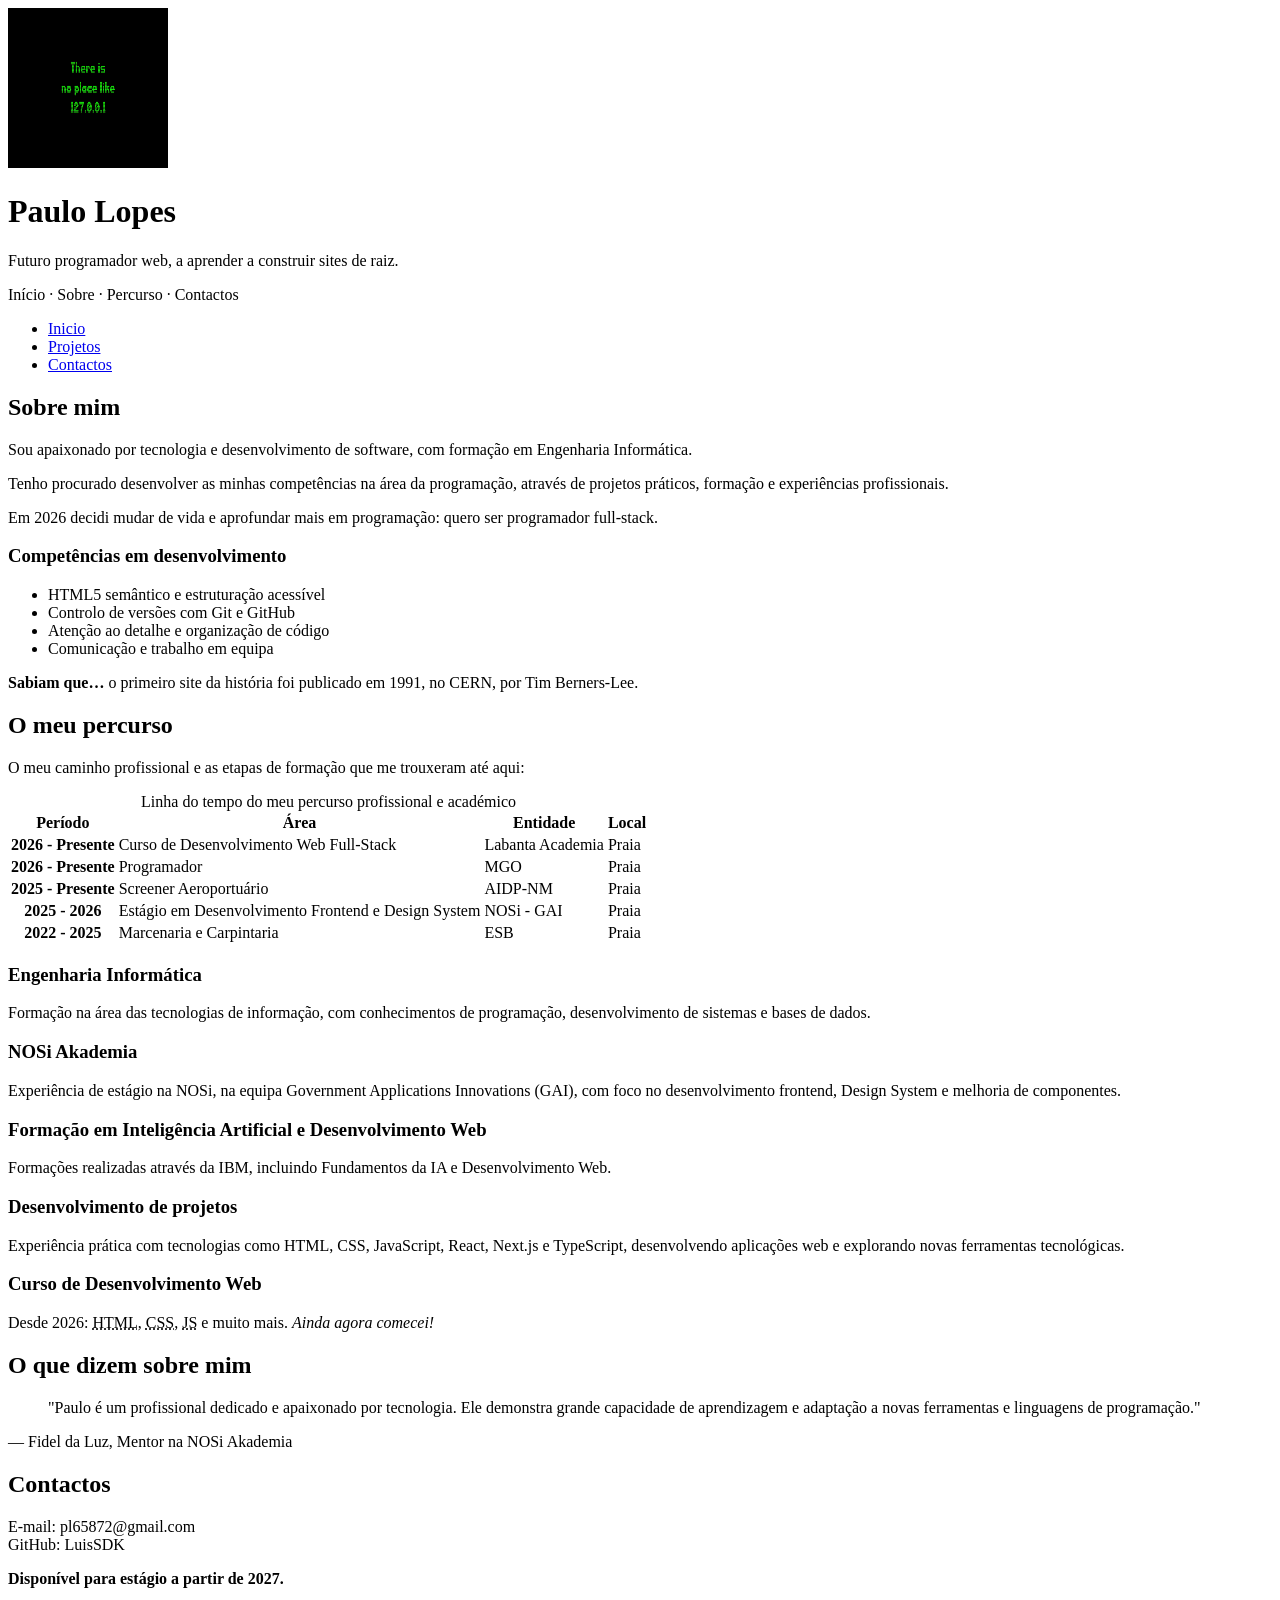
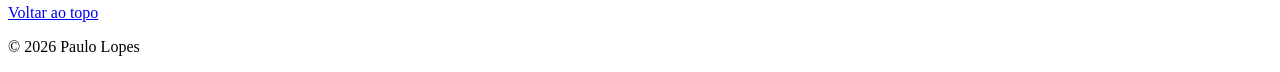
==== index.html @ 20312d38 "Adiciona navegacao multi-paginas listas e tabelas acessiveis" ====
<!doctype html>
<html lang="pt-PT">
  <head>
    <meta charset="UTF-8" />
    <title>Paulo Lopes | Portefólio</title>
  </head>
  <body>
    <header id="topo">
      <!-- Apresentação e Imagem -->
      <img
        src="imagens/foto.jpg"
        alt="foto de Paulo Lopes"
        width="160"
        height="160"
      />
      <h1>Paulo Lopes</h1>
      <p>Futuro programador web, a aprender a construir sites de raiz.</p>
      <nav>
        <p>Início · Sobre · Percurso · Contactos</p>
        <ul>
          <li><a href="index.html">Inicio</a></li>
          <li><a href="projetos.html">Projetos</a></li>
          <li><a href="contactos.html">Contactos</a></li>
        </ul>
      </nav>
    </header>

    <main>
      <!-- Sobre mim -->
      <section>
        <h2>Sobre mim</h2>
        <p>
          Sou apaixonado por tecnologia e desenvolvimento de software, com
          formação em Engenharia Informática.
        </p>
        <p>
          Tenho procurado desenvolver as minhas competências na área da
          programação, através de projetos práticos, formação e experiências
          profissionais.
        </p>

        <p>
          Em 2026 decidi mudar de vida e aprofundar mais em programação: quero
          ser programador <span lang="en">full-stack</span>.
        </p>
        <h3>Competências em desenvolvimento</h3>
        <ul>
          <li>HTML5 semântico e estruturação acessível</li>
          <li>Controlo de versões com Git e GitHub</li>
          <li>Atenção ao detalhe e organização de código</li>
          <li>Comunicação e trabalho em equipa</li>
        </ul>
        <aside>
          <p>
            <strong>Sabiam que…</strong> o primeiro site da história foi
            publicado em 1991, no CERN, por Tim Berners-Lee.
          </p>
        </aside>
      </section>

      <!-- O meu percurso -->
      <section>
        <h2>O meu percurso</h2>
        <p>
          O meu caminho profissional e as etapas de formação que me trouxeram
          até aqui:
        </p>

        <table>
          <caption>
            Linha do tempo do meu percurso profissional e académico
          </caption>
          <thead>
            <tr>
              <th scope="col">Período</th>
              <th scope="col">Área</th>
              <th scope="col">Entidade</th>
              <th scope="col">Local</th>
            </tr>
          </thead>
          <tbody>
            <tr>
              <th scope="row">2026 - Presente</th>
              <td>Curso de Desenvolvimento Web Full-Stack</td>
              <td>Labanta Academia</td>
              <td>Praia</td>
            </tr>
            <tr>
              <th scope="row">2026 - Presente</th>
              <td>Programador</td>
              <td>MGO</td>
              <td>Praia</td>
            </tr>
            <tr>
              <th scope="row">2025 - Presente</th>
              <td>Screener Aeroportuário</td>
              <td>AIDP-NM</td>
              <td>Praia</td>
            </tr>
            <tr>
              <th scope="row">2025 - 2026</th>
              <td>Estágio em Desenvolvimento Frontend e Design System</td>
              <td>NOSi - GAI</td>
              <td>Praia</td>
            </tr>
            <tr>
              <th scope="row">2022 - 2025</th>
              <td>Marcenaria e Carpintaria</td>
              <td>ESB</td>
              <td>Praia</td>
            </tr>
          </tbody>
        </table>

        <h3>Engenharia Informática</h3>
        <p>
          Formação na área das tecnologias de informação, com conhecimentos de
          programação, desenvolvimento de sistemas e bases de dados.
        </p>

        <h3>NOSi Akademia</h3>
        <p>
          Experiência de estágio na NOSi, na equipa Government Applications
          Innovations (GAI), com foco no desenvolvimento frontend, Design System
          e melhoria de componentes.
        </p>

        <h3>Formação em Inteligência Artificial e Desenvolvimento Web</h3>
        <p>
          Formações realizadas através da IBM, incluindo Fundamentos da IA e
          Desenvolvimento Web.
        </p>

        <h3>Desenvolvimento de projetos</h3>
        <p>
          Experiência prática com tecnologias como HTML, CSS, JavaScript, React,
          Next.js e TypeScript, desenvolvendo aplicações web e explorando novas
          ferramentas tecnológicas.
        </p>

        <h3>Curso de Desenvolvimento Web</h3>
        <p>
          Desde 2026: <abbr title="HyperText Markup Language">HTML</abbr>,
          <abbr title="Cascading Style Sheets">CSS</abbr>,
          <abbr title="JavaScript">JS</abbr> e muito mais.
          <em> Ainda agora comecei!</em>
        </p>
      </section>

      <!-- Testemunhos -->
      <section>
        <h2>O que dizem sobre mim</h2>
        <article>
          <blockquote>
            <p>
              "Paulo é um profissional dedicado e apaixonado por tecnologia. Ele
              demonstra grande capacidade de aprendizagem e adaptação a novas
              ferramentas e linguagens de programação."
            </p>
          </blockquote>
          <p>— Fidel da Luz, Mentor na NOSi Akademia</p>
        </article>
      </section>

      <!-- Contactos -->
      <section>
        <h2>Contactos</h2>
        <p>
          E-mail: pl65872@gmail.com
          <br />
          GitHub: LuisSDK
        </p>
        <p><strong>Disponível para estágio a partir de 2027.</strong></p>
      </section>
    </main>

    <a href="#topo">Voltar ao topo</a>

    <!-- Rodapé -->
    <footer>
      <p>&copy; 2026 Paulo Lopes</p>
    </footer>
  </body>
</html>
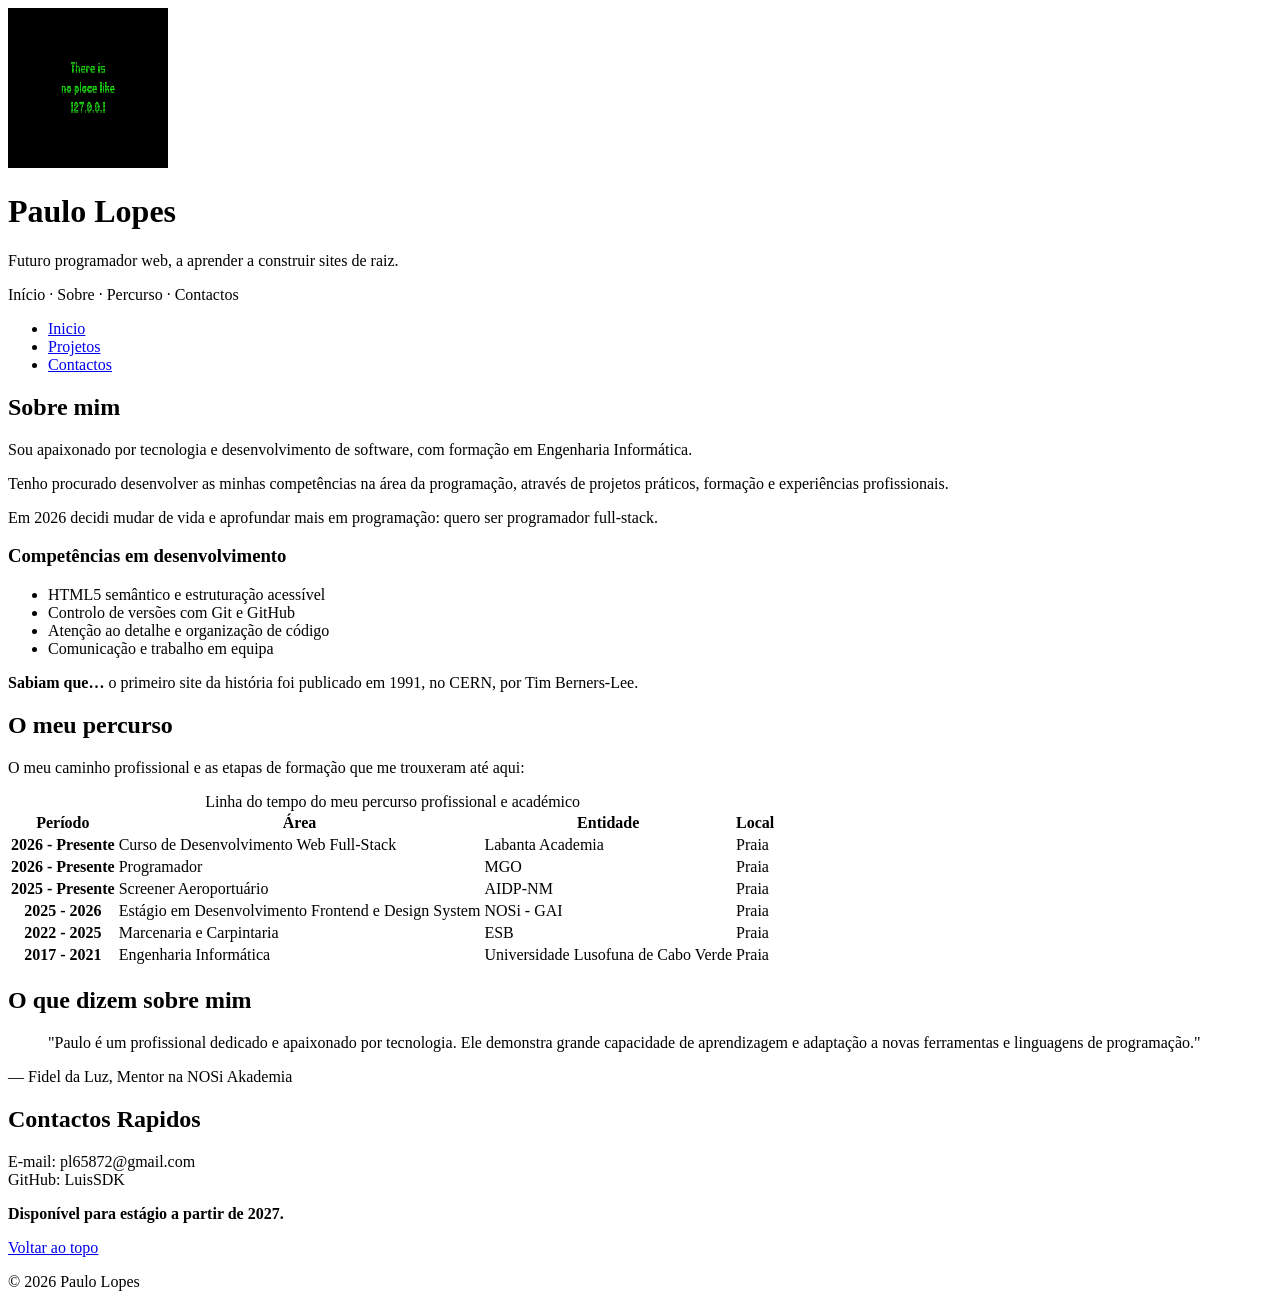
==== commit 6c2d9438: "Eliminadndo duplicaoces" ====
--- a/index.html
+++ b/index.html
@@ -109,42 +109,14 @@
               <td>ESB</td>
               <td>Praia</td>
             </tr>
+            <tr>
+              <th scope="row">2017 - 2021</th>
+              <td>Engenharia Informática</td>
+              <td>Universidade Lusofuna de Cabo Verde</td>
+              <td>Praia</td>
           </tbody>
         </table>
 
-        <h3>Engenharia Informática</h3>
-        <p>
-          Formação na área das tecnologias de informação, com conhecimentos de
-          programação, desenvolvimento de sistemas e bases de dados.
-        </p>
-
-        <h3>NOSi Akademia</h3>
-        <p>
-          Experiência de estágio na NOSi, na equipa Government Applications
-          Innovations (GAI), com foco no desenvolvimento frontend, Design System
-          e melhoria de componentes.
-        </p>
-
-        <h3>Formação em Inteligência Artificial e Desenvolvimento Web</h3>
-        <p>
-          Formações realizadas através da IBM, incluindo Fundamentos da IA e
-          Desenvolvimento Web.
-        </p>
-
-        <h3>Desenvolvimento de projetos</h3>
-        <p>
-          Experiência prática com tecnologias como HTML, CSS, JavaScript, React,
-          Next.js e TypeScript, desenvolvendo aplicações web e explorando novas
-          ferramentas tecnológicas.
-        </p>
-
-        <h3>Curso de Desenvolvimento Web</h3>
-        <p>
-          Desde 2026: <abbr title="HyperText Markup Language">HTML</abbr>,
-          <abbr title="Cascading Style Sheets">CSS</abbr>,
-          <abbr title="JavaScript">JS</abbr> e muito mais.
-          <em> Ainda agora comecei!</em>
-        </p>
       </section>
 
       <!-- Testemunhos -->
@@ -162,9 +134,9 @@
         </article>
       </section>
 
-      <!-- Contactos -->
+      <!-- Contactos Rapidos -->
       <section>
-        <h2>Contactos</h2>
+        <h2>Contactos Rapidos</h2>
         <p>
           E-mail: pl65872@gmail.com
           <br />
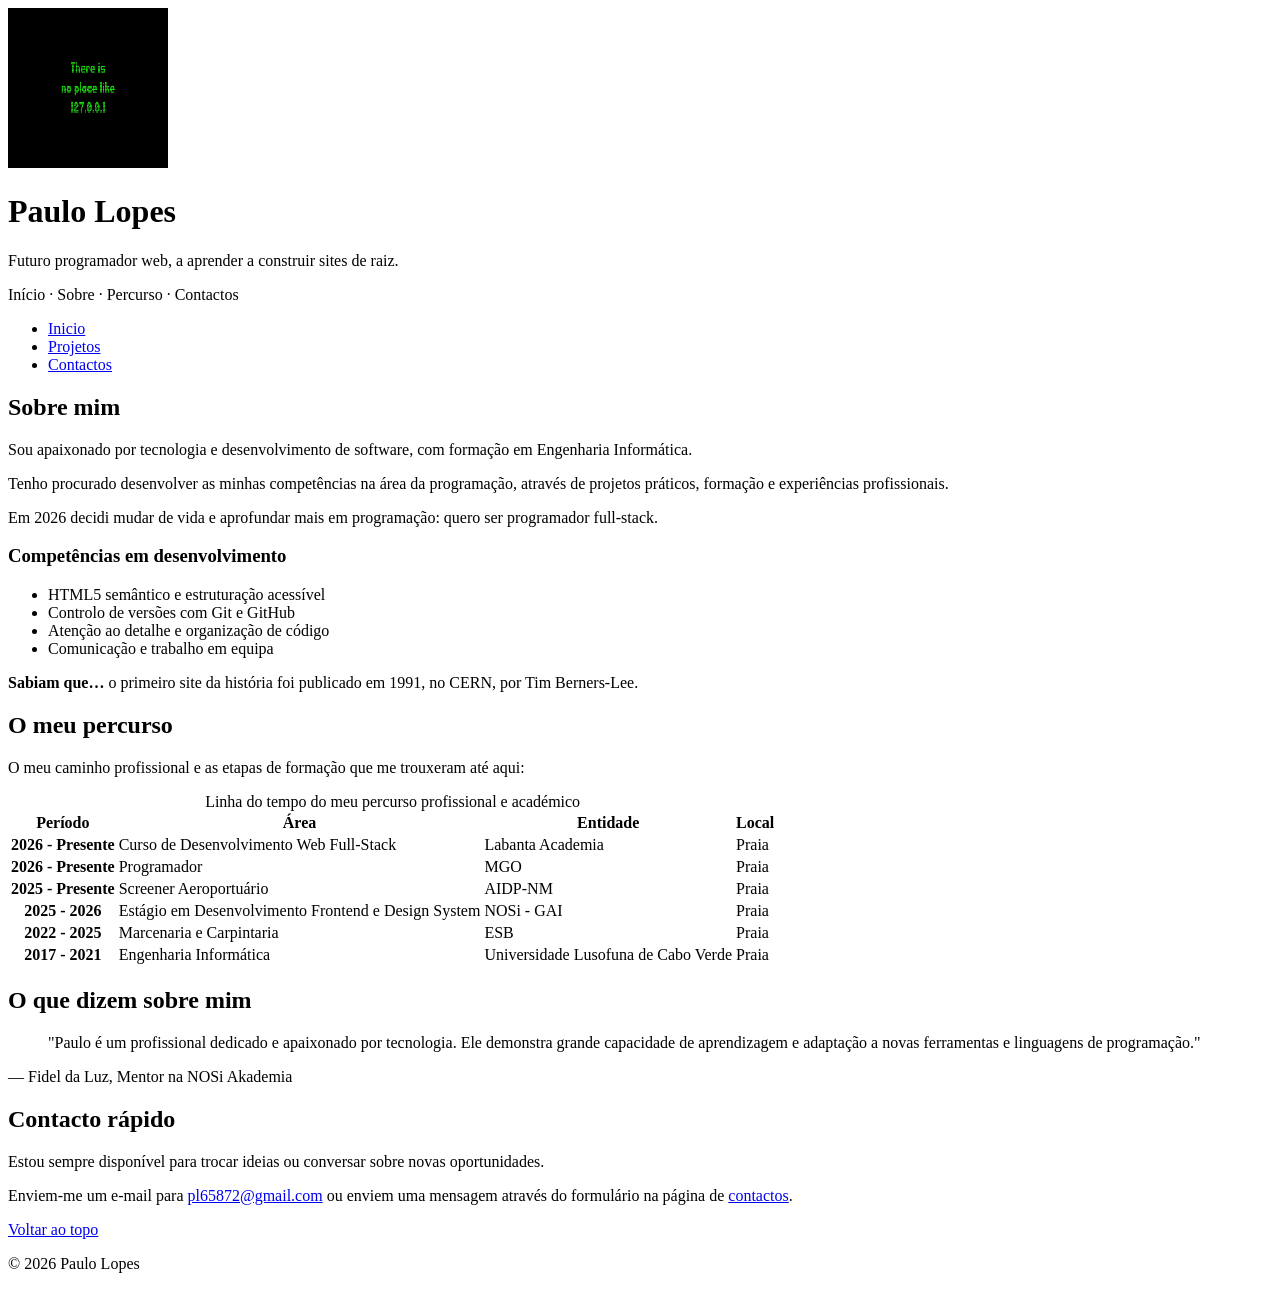
==== commit a57e7227: "Adiciona formulario de contacto estruturado e acessivel" ====
--- a/index.html
+++ b/index.html
@@ -114,9 +114,9 @@
               <td>Engenharia Informática</td>
               <td>Universidade Lusofuna de Cabo Verde</td>
               <td>Praia</td>
+            </tr>
           </tbody>
         </table>
-
       </section>
 
       <!-- Testemunhos -->
@@ -136,13 +136,17 @@
 
       <!-- Contactos Rapidos -->
       <section>
-        <h2>Contactos Rapidos</h2>
+        <h2>Contacto rápido</h2>
         <p>
-          E-mail: pl65872@gmail.com
-          <br />
-          GitHub: LuisSDK
+          Estou sempre disponível para trocar ideias ou conversar sobre novas
+          oportunidades.
         </p>
-        <p><strong>Disponível para estágio a partir de 2027.</strong></p>
+        <p>
+          Enviem-me um e-mail para
+          <a href="mailto:pl65872@gmail.com">pl65872@gmail.com</a>
+          ou enviem uma mensagem através do formulário na página de
+          <a href="contactos.html#formulario-contacto">contactos</a>.
+        </p>
       </section>
     </main>
 
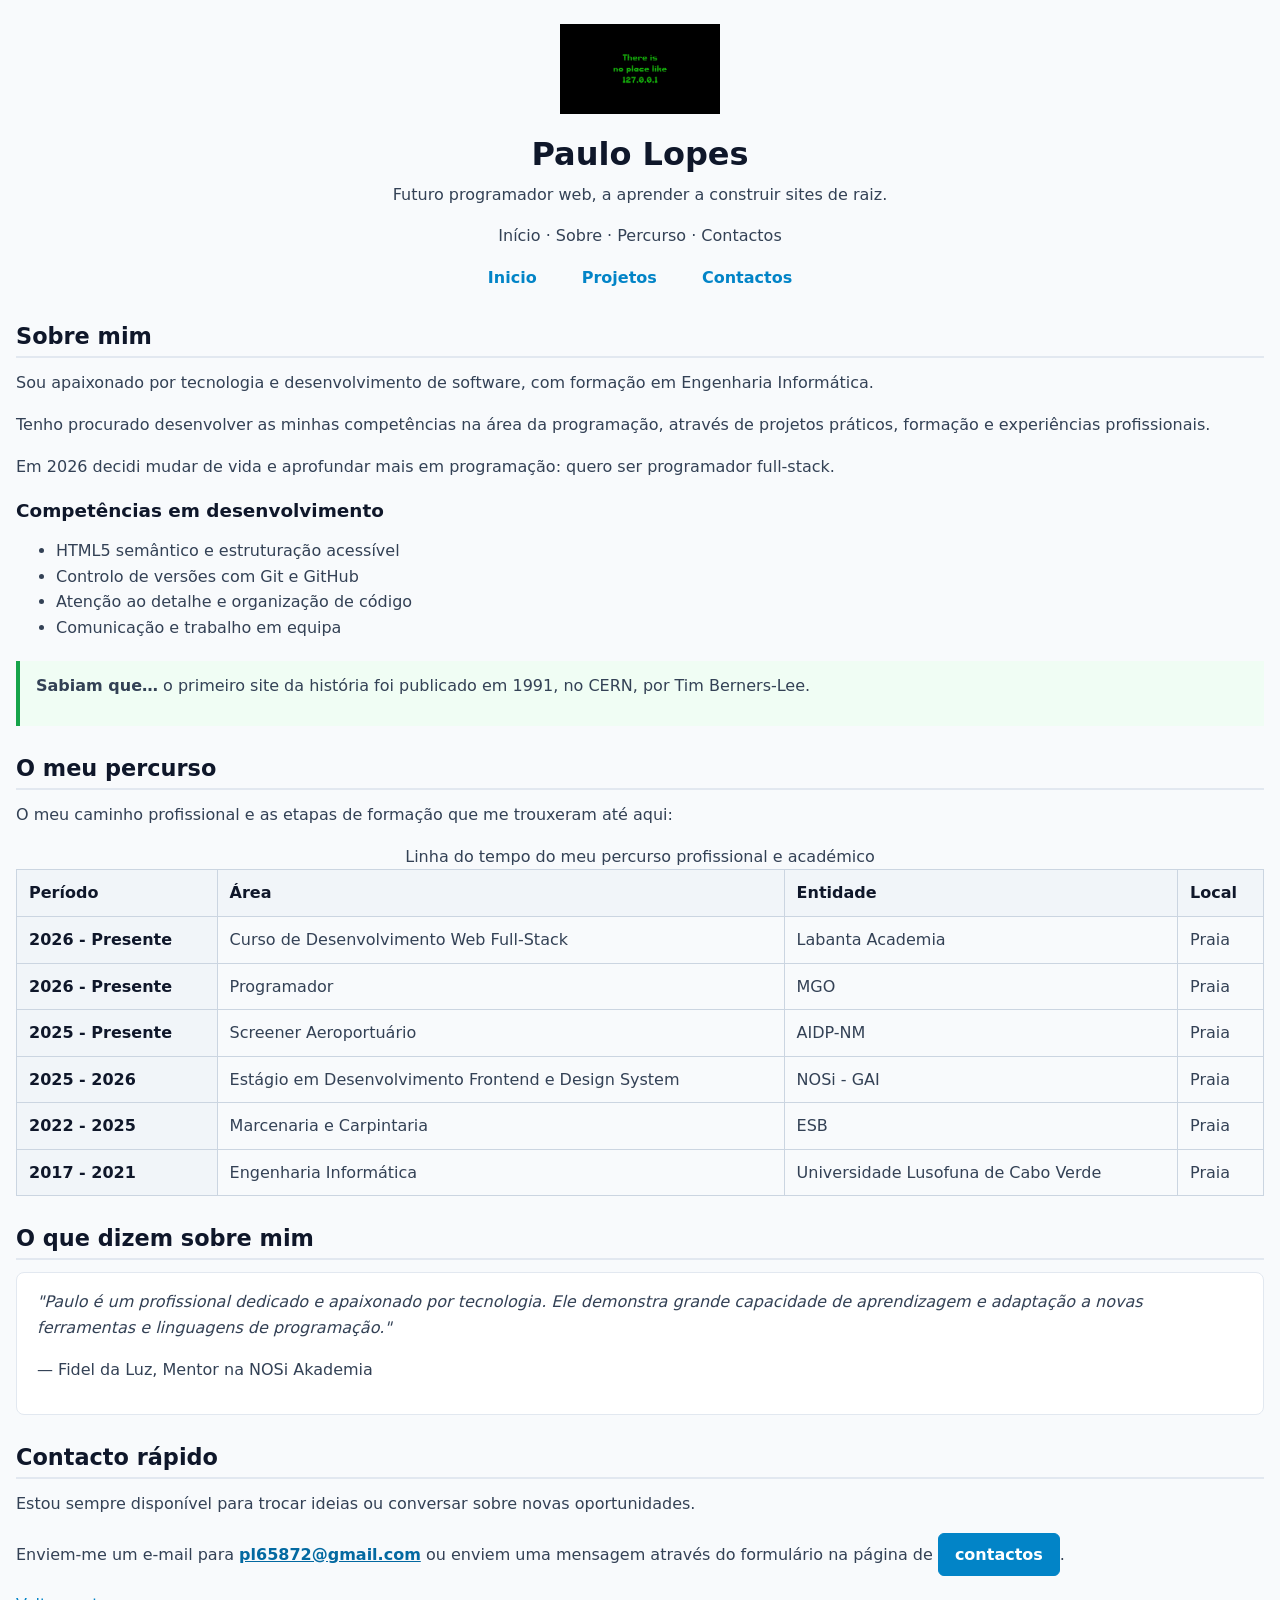
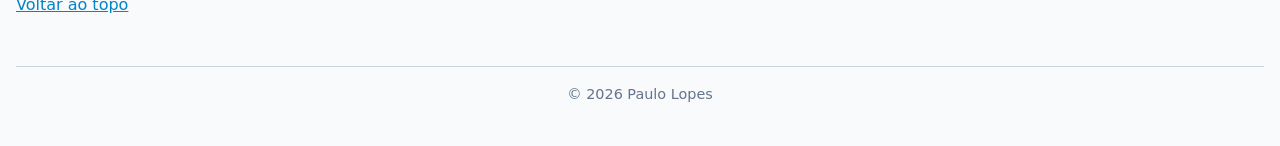
==== commit 8b8ead76: "Adiciona folha de estilos externa css/style.css com seletores de tipo classe e id" ====
--- a/index.html
+++ b/index.html
@@ -2,7 +2,15 @@
 <html lang="pt-PT">
   <head>
     <meta charset="UTF-8" />
+    <meta name="viewport" content="width=device-width, initial-scale=1.0" />
+    <meta name="description" content="Portefólio de Paulo Lopes, programador web em formação. Apresentação, percurso de formação e projetos práticos." />
+    <meta name="author" content="Paulo Lopes" />
+
     <title>Paulo Lopes | Portefólio</title>
+    
+    <link rel="icon" type="image/svg+xml" href="imagens/favicon.svg" />
+    <link rel="stylesheet" href="css/style.css" />
+
   </head>
   <body>
     <header id="topo">
@@ -50,7 +58,7 @@
           <li>Atenção ao detalhe e organização de código</li>
           <li>Comunicação e trabalho em equipa</li>
         </ul>
-        <aside>
+        <aside class="curiosidade">
           <p>
             <strong>Sabiam que…</strong> o primeiro site da história foi
             publicado em 1991, no CERN, por Tim Berners-Lee.
@@ -122,7 +130,7 @@
       <!-- Testemunhos -->
       <section>
         <h2>O que dizem sobre mim</h2>
-        <article>
+        <article class="cartao">
           <blockquote>
             <p>
               "Paulo é um profissional dedicado e apaixonado por tecnologia. Ele
@@ -143,9 +151,9 @@
         </p>
         <p>
           Enviem-me um e-mail para
-          <a href="mailto:pl65872@gmail.com">pl65872@gmail.com</a>
+          <a href="mailto:pl65872@gmail.com" class="destaque">pl65872@gmail.com</a>
           ou enviem uma mensagem através do formulário na página de
-          <a href="contactos.html#formulario-contacto">contactos</a>.
+          <a href="contactos.html#formulario-contacto" class="botao">contactos</a>.
         </p>
       </section>
     </main>
--- a/css/style.css
+++ b/css/style.css
@@ -0,0 +1,201 @@
+/* ==========================================================================
+   Portefólio Pessoal — Ana Martins
+   Folha de Estilos Principal (CSS I: Sintaxe e Seletores)
+   ========================================================================== */
+
+/* --------------------------------------------------------------------------
+   1. Seletores de Tipo (Estilos Globais e Tipografia)
+   -------------------------------------------------------------------------- */
+
+body {
+  font-family: system-ui, -apple-system, "Segoe UI", Roboto, sans-serif;
+  line-height: 1.6;
+  color: #334155;
+  background-color: #f8fafc;
+  margin: 0;
+  padding: 24px 16px;
+}
+
+/* Agrupamento de títulos */
+h1,
+h2,
+h3 {
+  color: #0f172a;
+  line-height: 1.25;
+}
+
+h1 {
+  font-size: 2rem;
+  margin-top: 12px;
+  margin-bottom: 8px;
+}
+
+h2 {
+  font-size: 1.4rem;
+  margin-top: 28px;
+  margin-bottom: 12px;
+  border-bottom: 2px solid #e2e8f0;
+  padding-bottom: 6px;
+}
+
+h3 {
+  font-size: 1.15rem;
+  margin-top: 20px;
+  margin-bottom: 8px;
+}
+
+p {
+  margin-top: 0;
+  margin-bottom: 16px;
+}
+
+a {
+  color: #0284c7;
+  text-decoration: underline;
+}
+
+img {
+  max-width: 100%;
+  height: auto;
+}
+
+header {
+  text-align: center;
+  margin-bottom: 32px;
+}
+
+footer {
+  text-align: center;
+  margin-top: 48px;
+  padding-top: 16px;
+  border-top: 1px solid #cbd5e1;
+  color: #64748b;
+  font-size: 0.9rem;
+}
+
+/* Tabelas */
+table {
+  width: 100%;
+  border-collapse: collapse;
+  margin-top: 16px;
+  margin-bottom: 24px;
+}
+
+th,
+td {
+  border: 1px solid #cbd5e1;
+  padding: 10px 12px;
+  text-align: left;
+}
+
+th {
+  background-color: #f1f5f9;
+  color: #0f172a;
+}
+
+/* Formulários */
+label {
+  display: block;
+  font-weight: 600;
+  margin-top: 12px;
+  margin-bottom: 4px;
+}
+
+input,
+select,
+textarea {
+  font-family: inherit;
+  font-size: 1rem;
+}
+
+/* --------------------------------------------------------------------------
+   2. Seletores Descendentes (Contexto)
+   -------------------------------------------------------------------------- */
+
+/* Menu de navegação */
+nav ul {
+  list-style: none;
+  padding: 0;
+  margin: 16px 0 0 0;
+}
+
+nav li {
+  display: inline-block;
+  margin: 0 8px;
+}
+
+nav a {
+  text-decoration: none;
+  color: #0284c7;
+  font-weight: 600;
+  padding: 6px 12px;
+}
+
+/* Citações em artigos */
+article blockquote {
+  margin: 0 0 8px 0;
+  font-style: italic;
+  color: #334155;
+}
+
+/* --------------------------------------------------------------------------
+   3. Seletores de Classe (Componentes Reutilizáveis)
+   -------------------------------------------------------------------------- */
+
+/* Cartões destacados (projetos e testemunhos) */
+.cartao {
+  background-color: #ffffff;
+  border: 1px solid #e2e8f0;
+  border-radius: 8px;
+  padding: 16px 20px;
+  margin-bottom: 20px;
+}
+
+/* Caixas de curiosidade e notas informativas */
+.curiosidade {
+  background-color: #f0fdf4;
+  border-left: 4px solid #16a34a;
+  padding: 12px 16px;
+  margin: 20px 0;
+}
+
+/* Texto destacado */
+.destaque {
+  font-weight: 600;
+  color: #0369a1;
+}
+
+/* Botões de ação */
+.botao {
+  display: inline-block;
+  background-color: #0284c7;
+  color: #ffffff;
+  padding: 8px 16px;
+  border: 1px solid #0284c7;
+  border-radius: 6px;
+  text-decoration: none;
+  font-weight: 600;
+  cursor: pointer;
+}
+
+.botao-secundario {
+  background-color: #64748b;
+  border-color: #64748b;
+  color: #ffffff;
+}
+
+/* --------------------------------------------------------------------------
+   4. Seletores de Identificador (Elementos Únicos)
+   -------------------------------------------------------------------------- */
+
+#formulario-contacto {
+  background-color: #ffffff;
+  border: 1px solid #cbd5e1;
+  border-radius: 8px;
+  padding: 24px;
+  margin-top: 24px;
+}
+
+#percurso {
+  margin-top: 32px;
+}
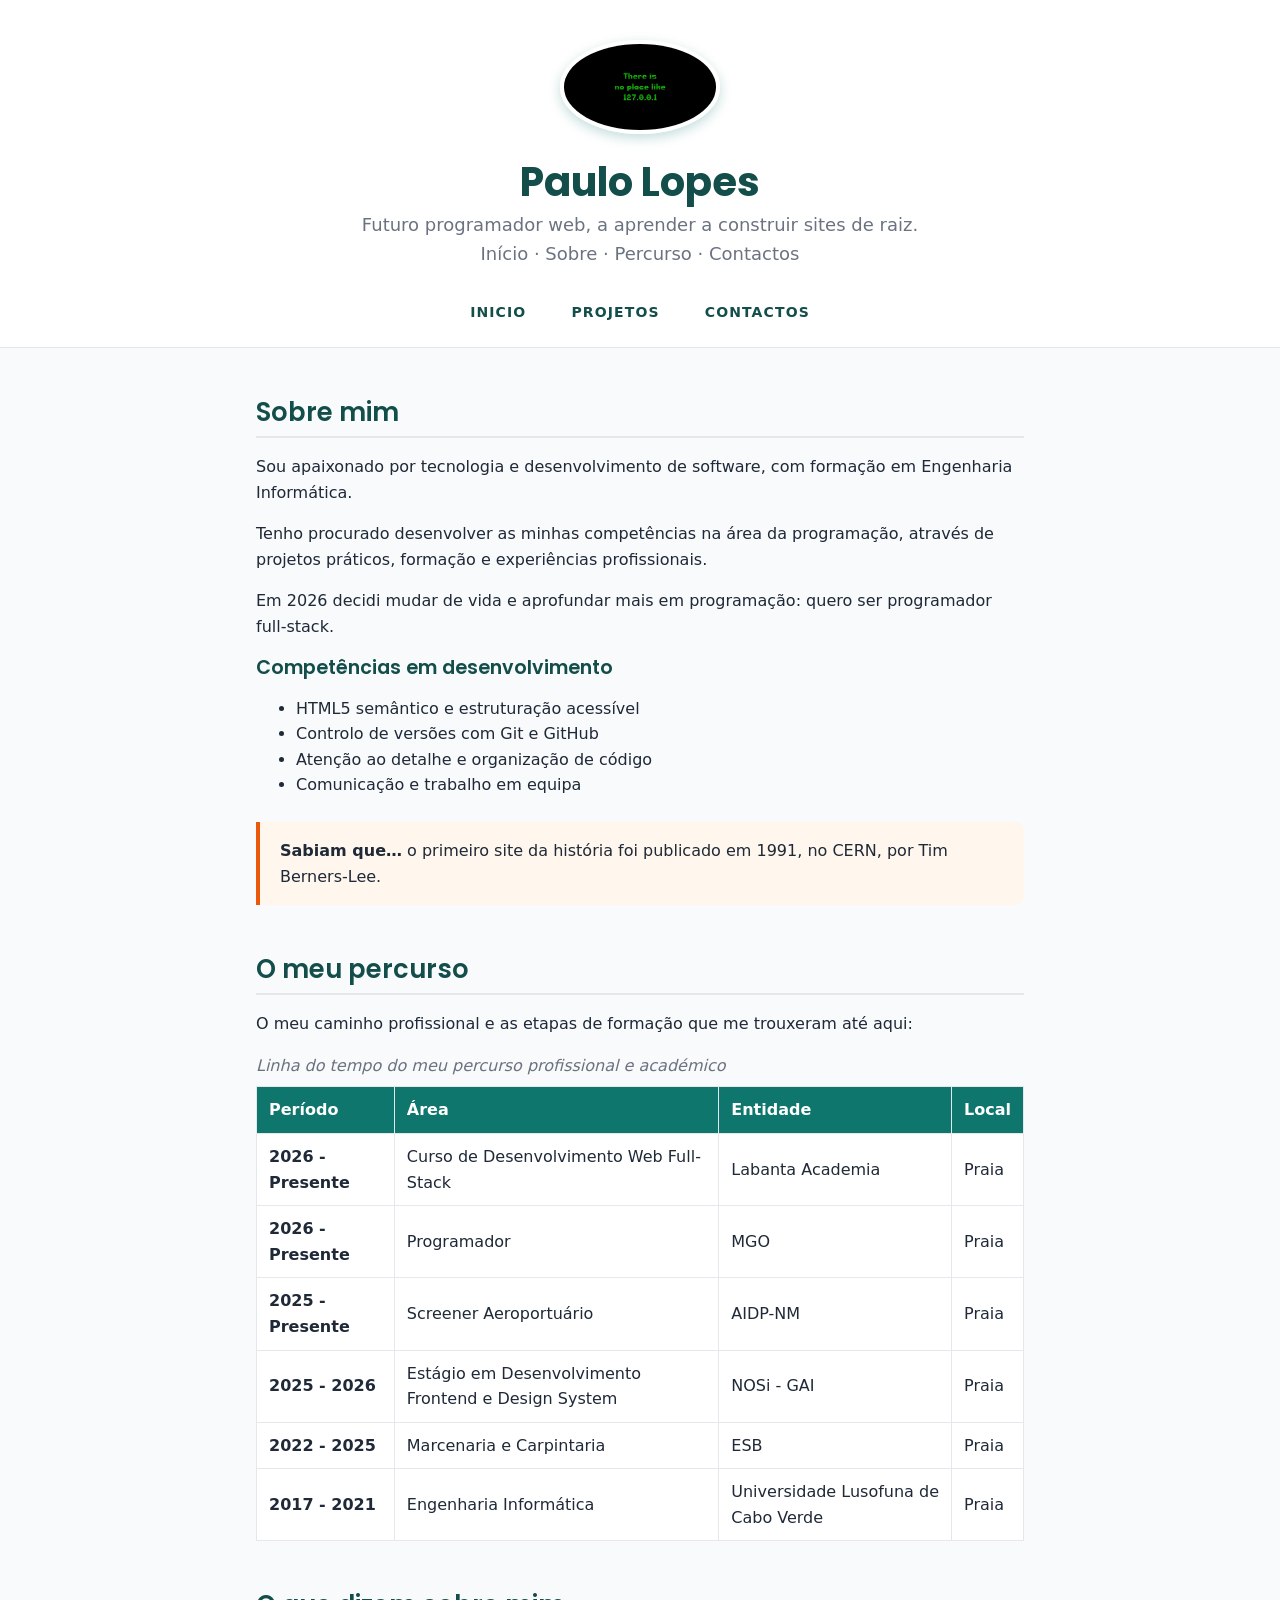
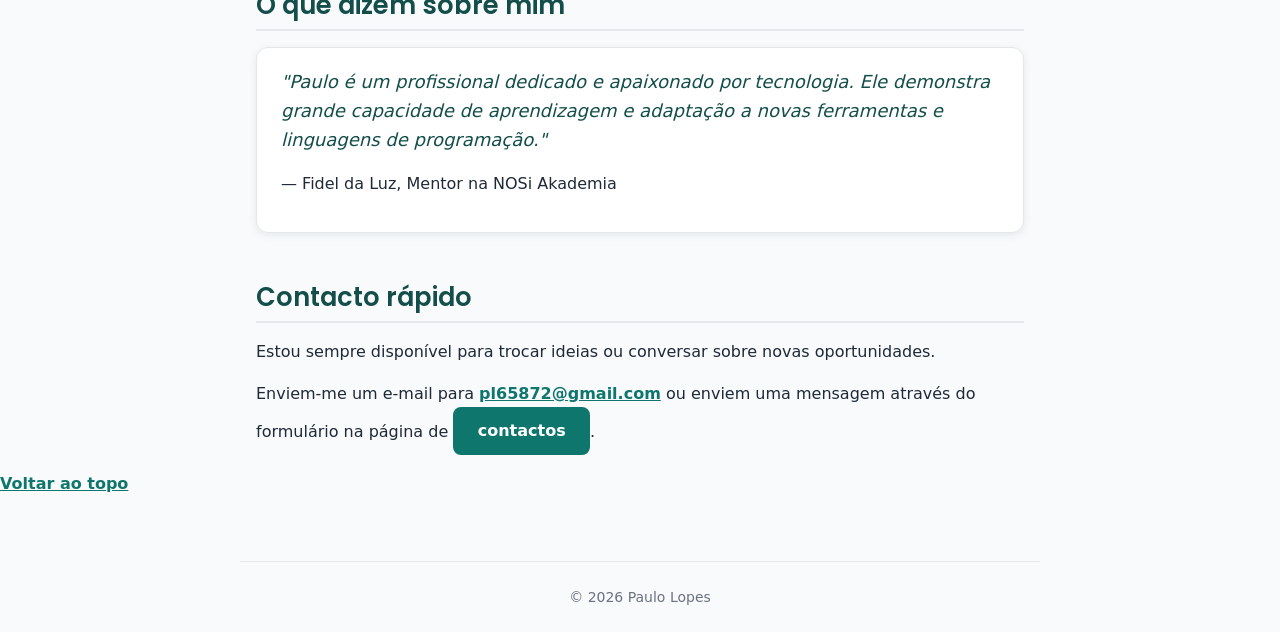
==== commit 21fa69ba: "Adiciona paleta de cores, fontes e box model ao portefolio" ====
--- a/index.html
+++ b/index.html
@@ -3,14 +3,23 @@
   <head>
     <meta charset="UTF-8" />
     <meta name="viewport" content="width=device-width, initial-scale=1.0" />
-    <meta name="description" content="Portefólio de Paulo Lopes, programador web em formação. Apresentação, percurso de formação e projetos práticos." />
+    <meta
+      name="description"
+      content="Portefólio de Paulo Lopes, programador web em formação. Apresentação, percurso de formação e projetos práticos."
+    />
     <meta name="author" content="Paulo Lopes" />
 
     <title>Paulo Lopes | Portefólio</title>
-    
+
     <link rel="icon" type="image/svg+xml" href="imagens/favicon.svg" />
     <link rel="stylesheet" href="css/style.css" />
 
+    <link rel="preconnect" href="https://fonts.googleapis.com" />
+    <link rel="preconnect" href="https://fonts.gstatic.com" crossorigin />
+    <link
+      href="https://fonts.googleapis.com/css2?family=Poppins:wght@600;700&display=swap"
+      rel="stylesheet"
+    />
   </head>
   <body>
     <header id="topo">
@@ -151,9 +160,13 @@
         </p>
         <p>
           Enviem-me um e-mail para
-          <a href="mailto:pl65872@gmail.com" class="destaque">pl65872@gmail.com</a>
+          <a href="mailto:pl65872@gmail.com" class="destaque"
+            >pl65872@gmail.com</a
+          >
           ou enviem uma mensagem através do formulário na página de
-          <a href="contactos.html#formulario-contacto" class="botao">contactos</a>.
+          <a href="contactos.html#formulario-contacto" class="botao"
+            >contactos</a
+          >.
         </p>
       </section>
     </main>
--- a/css/style.css
+++ b/css/style.css
@@ -1,57 +1,87 @@
 /* ==========================================================================
    Portefólio Pessoal — Ana Martins
-   Folha de Estilos Principal (CSS I: Sintaxe e Seletores)
+   Folha de Estilos Principal
    ========================================================================== */
 
-/* --------------------------------------------------------------------------
-   1. Seletores de Tipo (Estilos Globais e Tipografia)
-   -------------------------------------------------------------------------- */
+/* Paleta de cores
+   - Principal (verde-azulado): #0f766e
+   - Títulos:                   #134e4a
+   - Texto:                     #1f2937
+   - Texto secundário:          #6b7280
+   - Linhas e bordas:           #e5e7eb
+   - Fundo da página:           #f8fafc
+   - Fundo dos cartões:         #ffffff
+   - Realce (laranja):          #ea580c
+*/
+
+/* --------------------------------------------------------------------------
+   1. Base: caixas, corpo da página e largura do conteúdo
+   -------------------------------------------------------------------------- */
+
+/* A largura de cada caixa passa a incluir o padding e a borda */
+* {
+  box-sizing: border-box;
+}
 
 body {
-  font-family: system-ui, -apple-system, "Segoe UI", Roboto, sans-serif;
+  font-family:
+    system-ui,
+    -apple-system,
+    "Segoe UI",
+    Roboto,
+    sans-serif;
   line-height: 1.6;
-  color: #334155;
+  color: #1f2937;
   background-color: #f8fafc;
   margin: 0;
-  padding: 24px 16px;
-}
-
-/* Agrupamento de títulos */
+}
+
+/* Conteúdo centrado, com uma largura máxima confortável para ler */
+main {
+  max-width: 800px;
+  margin: 0 auto;
+  padding: 0 16px;
+}
+
+/* --------------------------------------------------------------------------
+   2. Texto e fontes
+   -------------------------------------------------------------------------- */
+
 h1,
 h2,
 h3 {
-  color: #0f172a;
+  font-family: "Poppins", system-ui, sans-serif;
+  color: #134e4a;
   line-height: 1.25;
 }
 
 h1 {
-  font-size: 2rem;
-  margin-top: 12px;
-  margin-bottom: 8px;
+  font-size: 2.5rem;
+  font-weight: 700;
+  margin: 16px 0 4px;
 }
 
 h2 {
-  font-size: 1.4rem;
-  margin-top: 28px;
-  margin-bottom: 12px;
-  border-bottom: 2px solid #e2e8f0;
-  padding-bottom: 6px;
+  font-size: 1.6rem;
+  font-weight: 600;
+  margin: 48px 0 16px;
+  padding-bottom: 8px;
+  border-bottom: 2px solid #e5e7eb;
 }
 
 h3 {
-  font-size: 1.15rem;
-  margin-top: 20px;
-  margin-bottom: 8px;
+  font-size: 1.2rem;
+  font-weight: 600;
+  margin: 0 0 8px;
 }
 
 p {
-  margin-top: 0;
-  margin-bottom: 16px;
+  margin: 0 0 16px;
 }
 
 a {
-  color: #0284c7;
-  text-decoration: underline;
+  color: #0f766e;
+  font-weight: 600;
 }
 
 img {
@@ -59,143 +89,196 @@
   height: auto;
 }
 
+/* --------------------------------------------------------------------------
+   3. Cabeçalho, menu e rodapé
+   -------------------------------------------------------------------------- */
+
 header {
+  background-color: #ffffff;
+  border-bottom: 1px solid #e5e7eb;
+  padding: 40px 16px 16px;
   text-align: center;
-  margin-bottom: 32px;
+}
+
+header img {
+  border: 4px solid #ffffff;
+  border-radius: 50%;
+  box-shadow: 0 4px 12px rgba(15, 118, 110, 0.25);
+}
+
+header p {
+  font-size: 1.125rem;
+  color: #6b7280;
+  margin-bottom: 0;
+}
+
+nav ul {
+  list-style: none;
+  margin: 24px 0 0;
+  padding: 0;
+}
+
+nav li {
+  display: inline-block;
+  margin: 0 4px;
+}
+
+nav a {
+  display: inline-block;
+  padding: 8px 16px;
+  font-size: 0.875rem;
+  text-transform: uppercase;
+  letter-spacing: 0.08em;
+  text-decoration: none;
+  color: #134e4a;
 }
 
 footer {
+  max-width: 800px;
+  margin: 64px auto 0;
+  padding: 24px 16px;
+  border-top: 1px solid #e5e7eb;
   text-align: center;
-  margin-top: 48px;
-  padding-top: 16px;
-  border-top: 1px solid #cbd5e1;
-  color: #64748b;
-  font-size: 0.9rem;
-}
-
-/* Tabelas */
+  font-size: 0.875rem;
+  color: #6b7280;
+}
+
+footer p {
+  margin: 0;
+}
+
+/* --------------------------------------------------------------------------
+   4. Tabelas e formulários
+   -------------------------------------------------------------------------- */
+
 table {
   width: 100%;
   border-collapse: collapse;
-  margin-top: 16px;
-  margin-bottom: 24px;
+  margin: 16px 0 24px;
+  background-color: #ffffff;
+}
+
+caption {
+  margin-bottom: 8px;
+  font-style: italic;
+  text-align: left;
+  color: #6b7280;
 }
 
 th,
 td {
-  border: 1px solid #cbd5e1;
   padding: 10px 12px;
+  border: 1px solid #e5e7eb;
   text-align: left;
 }
 
-th {
-  background-color: #f1f5f9;
-  color: #0f172a;
-}
-
-/* Formulários */
+thead th {
+  background-color: #0f766e;
+  color: #ffffff;
+}
+
+fieldset {
+  margin: 0 0 24px;
+  padding: 16px 20px;
+  border: 1px solid #e5e7eb;
+  border-radius: 8px;
+}
+
+legend {
+  padding: 0 8px;
+  font-family: "Poppins", system-ui, sans-serif;
+  font-weight: 600;
+  color: #134e4a;
+}
+
 label {
-  display: block;
-  font-weight: 600;
-  margin-top: 12px;
-  margin-bottom: 4px;
+  font-weight: 600;
 }
 
 input,
 select,
 textarea {
+  padding: 8px 10px;
+  border: 1px solid #d1d5db;
+  border-radius: 6px;
   font-family: inherit;
   font-size: 1rem;
 }
 
-/* --------------------------------------------------------------------------
-   2. Seletores Descendentes (Contexto)
-   -------------------------------------------------------------------------- */
-
-/* Menu de navegação */
-nav ul {
-  list-style: none;
-  padding: 0;
-  margin: 16px 0 0 0;
-}
-
-nav li {
-  display: inline-block;
-  margin: 0 8px;
-}
-
-nav a {
-  text-decoration: none;
-  color: #0284c7;
-  font-weight: 600;
-  padding: 6px 12px;
-}
-
-/* Citações em artigos */
-article blockquote {
-  margin: 0 0 8px 0;
+/* Sem border-box, os 100% + padding + borda sairiam do fieldset */
+textarea {
+  width: 100%;
+}
+
+/* --------------------------------------------------------------------------
+   5. Componentes reutilizáveis (classes)
+   -------------------------------------------------------------------------- */
+
+.cartao {
+  background-color: #ffffff;
+  border: 1px solid #e5e7eb;
+  border-radius: 12px;
+  padding: 20px 24px;
+  margin-bottom: 24px;
+  box-shadow: 0 2px 8px rgba(15, 23, 42, 0.08);
+}
+
+.cartao blockquote {
+  margin: 0 0 12px;
+  font-size: 1.125rem;
   font-style: italic;
-  color: #334155;
-}
-
-/* --------------------------------------------------------------------------
-   3. Seletores de Classe (Componentes Reutilizáveis)
-   -------------------------------------------------------------------------- */
-
-/* Cartões destacados (projetos e testemunhos) */
-.cartao {
-  background-color: #ffffff;
-  border: 1px solid #e2e8f0;
-  border-radius: 8px;
+  color: #134e4a;
+}
+
+.curiosidade {
+  background-color: #fff7ed;
+  border-left: 4px solid #ea580c;
+  border-radius: 0 8px 8px 0;
   padding: 16px 20px;
-  margin-bottom: 20px;
-}
-
-/* Caixas de curiosidade e notas informativas */
-.curiosidade {
-  background-color: #f0fdf4;
-  border-left: 4px solid #16a34a;
-  padding: 12px 16px;
-  margin: 20px 0;
-}
-
-/* Texto destacado */
+  margin: 24px 0;
+}
+
+.curiosidade p {
+  margin: 0;
+}
+
 .destaque {
-  font-weight: 600;
-  color: #0369a1;
-}
-
-/* Botões de ação */
+  font-weight: 700;
+  color: #0f766e;
+}
+
+/* Padding em em: cresce e encolhe com o tamanho da letra do botão */
 .botao {
   display: inline-block;
-  background-color: #0284c7;
+  padding: 0.6em 1.4em;
+  font-family: inherit;
+  font-size: 1rem;
+  font-weight: 600;
   color: #ffffff;
-  padding: 8px 16px;
-  border: 1px solid #0284c7;
-  border-radius: 6px;
+  background-color: #0f766e;
+  border: 2px solid #0f766e;
+  border-radius: 8px;
   text-decoration: none;
-  font-weight: 600;
   cursor: pointer;
 }
 
 .botao-secundario {
-  background-color: #64748b;
-  border-color: #64748b;
-  color: #ffffff;
-}
-
-/* --------------------------------------------------------------------------
-   4. Seletores de Identificador (Elementos Únicos)
+  color: #0f766e;
+  background-color: #ffffff;
+}
+
+/* --------------------------------------------------------------------------
+   6. Elementos únicos (id)
    -------------------------------------------------------------------------- */
 
 #formulario-contacto {
   background-color: #ffffff;
-  border: 1px solid #cbd5e1;
-  border-radius: 8px;
-  padding: 24px;
+  border: 1px solid #e5e7eb;
+  border-radius: 12px;
+  padding: 8px 24px 24px;
+  margin-top: 48px;
+}
+
+#formulario-contacto h2 {
   margin-top: 24px;
 }
-
-#percurso {
-  margin-top: 32px;
-}
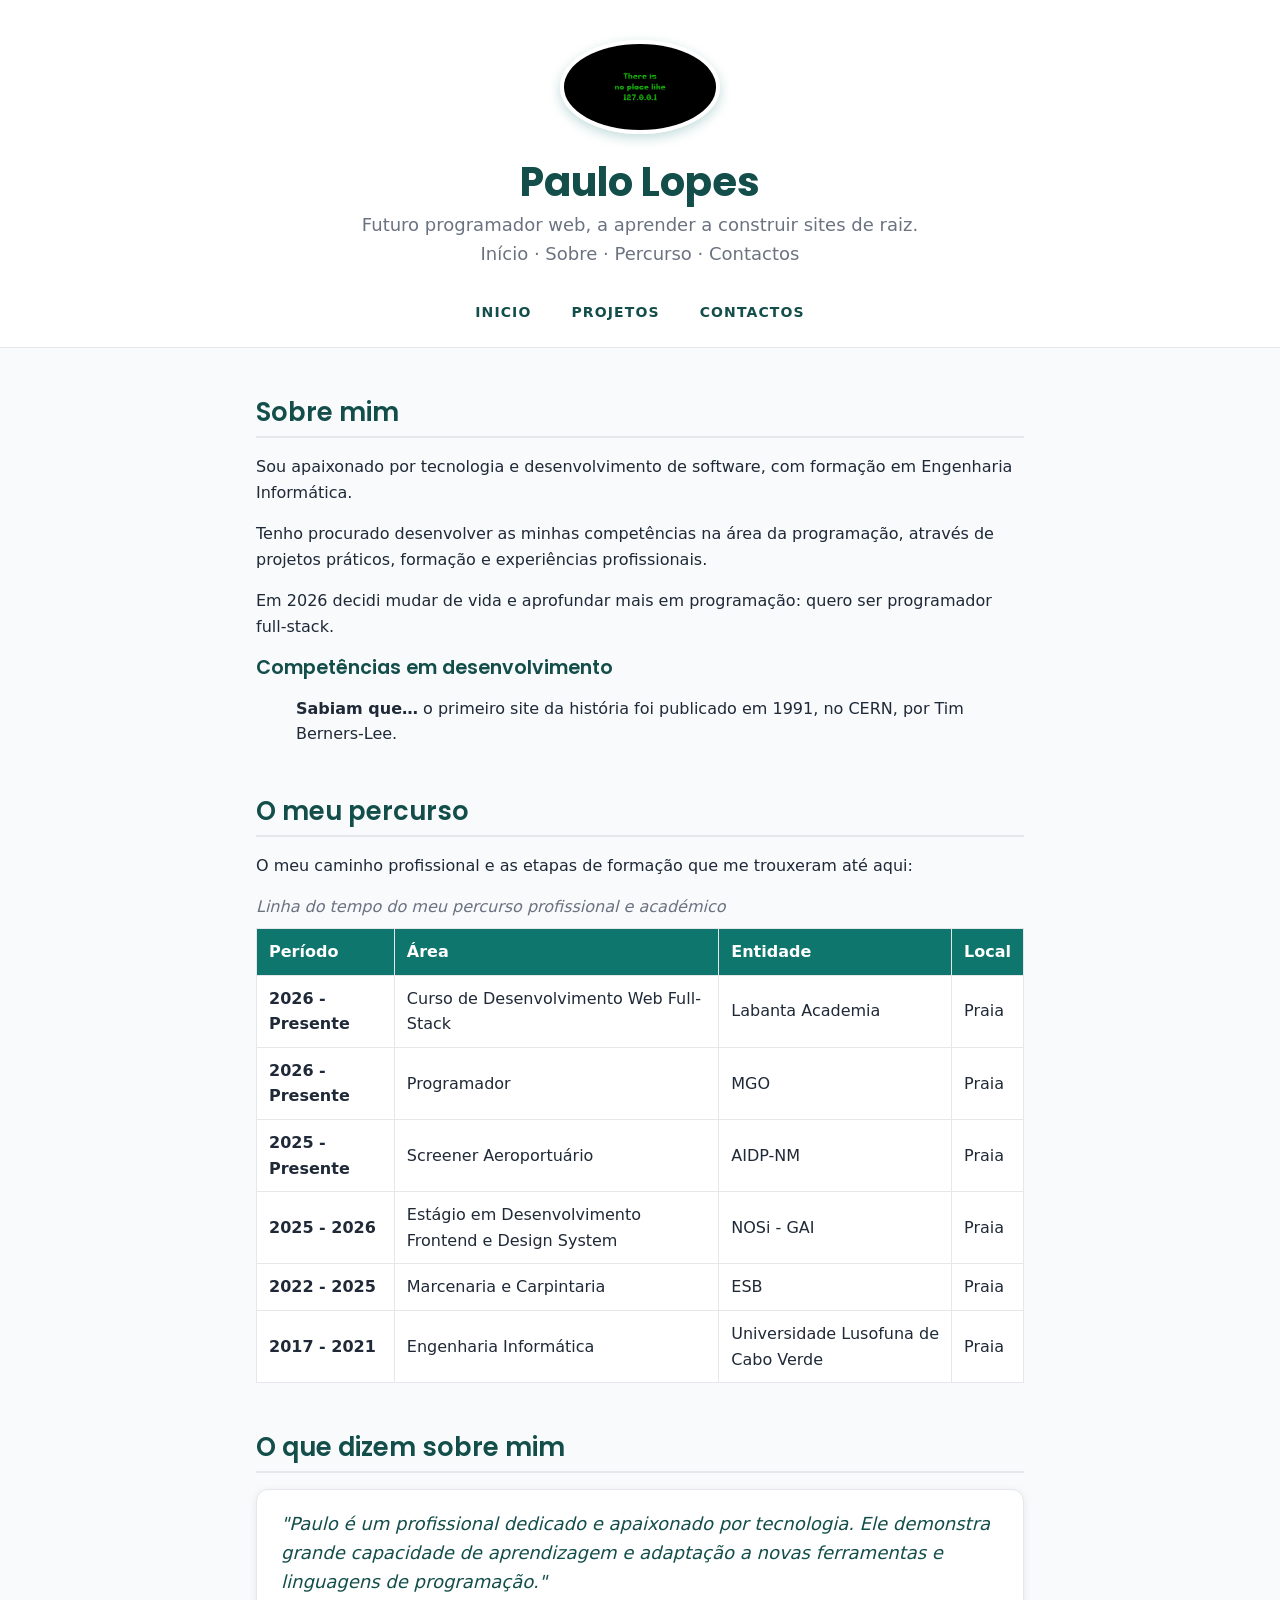
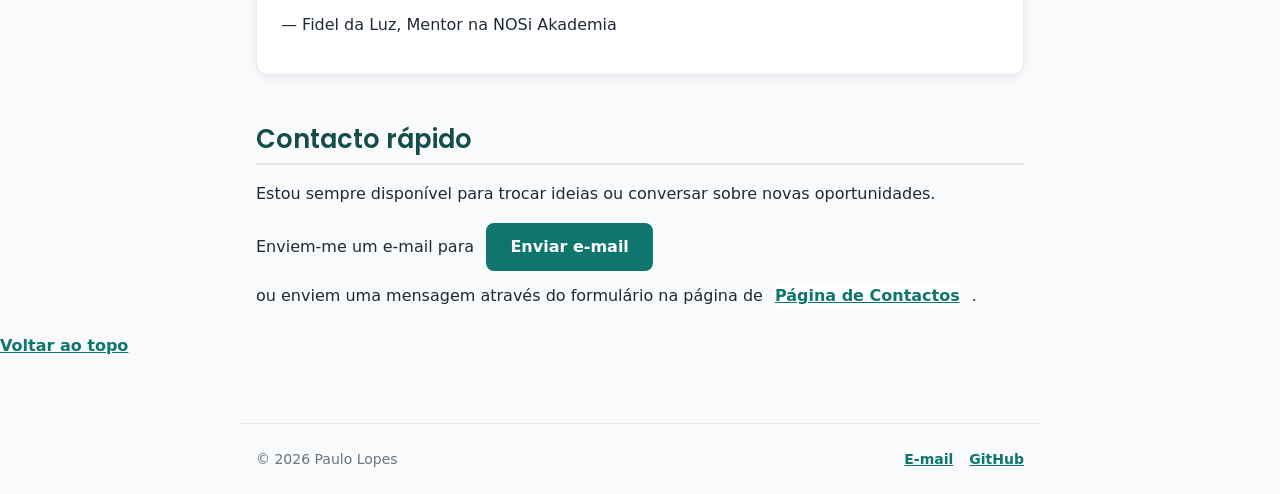
==== commit 56da2a0e: "Adiciona layout com Flexbox e Grid e media queries ao portefolio" ====
--- a/index.html
+++ b/index.html
@@ -61,7 +61,7 @@
           ser programador <span lang="en">full-stack</span>.
         </p>
         <h3>Competências em desenvolvimento</h3>
-        <ul>
+        <ul class="etiquetas>
           <li>HTML5 semântico e estruturação acessível</li>
           <li>Controlo de versões com Git e GitHub</li>
           <li>Atenção ao detalhe e organização de código</li>
@@ -83,57 +83,59 @@
           até aqui:
         </p>
 
-        <table>
-          <caption>
-            Linha do tempo do meu percurso profissional e académico
-          </caption>
-          <thead>
-            <tr>
-              <th scope="col">Período</th>
-              <th scope="col">Área</th>
-              <th scope="col">Entidade</th>
-              <th scope="col">Local</th>
-            </tr>
-          </thead>
-          <tbody>
-            <tr>
-              <th scope="row">2026 - Presente</th>
-              <td>Curso de Desenvolvimento Web Full-Stack</td>
-              <td>Labanta Academia</td>
-              <td>Praia</td>
-            </tr>
-            <tr>
-              <th scope="row">2026 - Presente</th>
-              <td>Programador</td>
-              <td>MGO</td>
-              <td>Praia</td>
-            </tr>
-            <tr>
-              <th scope="row">2025 - Presente</th>
-              <td>Screener Aeroportuário</td>
-              <td>AIDP-NM</td>
-              <td>Praia</td>
-            </tr>
-            <tr>
-              <th scope="row">2025 - 2026</th>
-              <td>Estágio em Desenvolvimento Frontend e Design System</td>
-              <td>NOSi - GAI</td>
-              <td>Praia</td>
-            </tr>
-            <tr>
-              <th scope="row">2022 - 2025</th>
-              <td>Marcenaria e Carpintaria</td>
-              <td>ESB</td>
-              <td>Praia</td>
-            </tr>
-            <tr>
-              <th scope="row">2017 - 2021</th>
-              <td>Engenharia Informática</td>
-              <td>Universidade Lusofuna de Cabo Verde</td>
-              <td>Praia</td>
-            </tr>
-          </tbody>
-        </table>
+        <div class="tabela-responsiva">
+          <table>
+            <caption>
+              Linha do tempo do meu percurso profissional e académico
+            </caption>
+            <thead>
+              <tr>
+                <th scope="col">Período</th>
+                <th scope="col">Área</th>
+                <th scope="col">Entidade</th>
+                <th scope="col">Local</th>
+              </tr>
+            </thead>
+            <tbody>
+              <tr>
+                <th scope="row">2026 - Presente</th>
+                <td>Curso de Desenvolvimento Web Full-Stack</td>
+                <td>Labanta Academia</td>
+                <td>Praia</td>
+              </tr>
+              <tr>
+                <th scope="row">2026 - Presente</th>
+                <td>Programador</td>
+                <td>MGO</td>
+                <td>Praia</td>
+              </tr>
+              <tr>
+                <th scope="row">2025 - Presente</th>
+                <td>Screener Aeroportuário</td>
+                <td>AIDP-NM</td>
+                <td>Praia</td>
+              </tr>
+              <tr>
+                <th scope="row">2025 - 2026</th>
+                <td>Estágio em Desenvolvimento Frontend e Design System</td>
+                <td>NOSi - GAI</td>
+                <td>Praia</td>
+              </tr>
+              <tr>
+                <th scope="row">2022 - 2025</th>
+                <td>Marcenaria e Carpintaria</td>
+                <td>ESB</td>
+                <td>Praia</td>
+              </tr>
+              <tr>
+                <th scope="row">2017 - 2021</th>
+                <td>Engenharia Informática</td>
+                <td>Universidade Lusofuna de Cabo Verde</td>
+                <td>Praia</td>
+              </tr>
+            </tbody>
+          </table>
+        </div>
       </section>
 
       <!-- Testemunhos -->
@@ -158,16 +160,16 @@
           Estou sempre disponível para trocar ideias ou conversar sobre novas
           oportunidades.
         </p>
-        <p>
+        <div class="acoes">
           Enviem-me um e-mail para
-          <a href="mailto:pl65872@gmail.com" class="destaque"
-            >pl65872@gmail.com</a
+          <a href="mailto:pl65872@gmail.com" class="botao"
+            >Enviar e-mail</a
           >
           ou enviem uma mensagem através do formulário na página de
-          <a href="contactos.html#formulario-contacto" class="botao"
-            >contactos</a
+          <a href="contactos.html#formulario-contacto" class="botao-secundario"
+            >Página de Contactos</a
           >.
-        </p>
+        </div>
       </section>
     </main>
 
@@ -176,6 +178,17 @@
     <!-- Rodapé -->
     <footer>
       <p>&copy; 2026 Paulo Lopes</p>
+      <ul class="redes">
+        <li><a href="mailto:pl65872@gmail.com">E-mail</a></li>
+        <li>
+          <a
+            href="https://github.com/LuisSDK"
+            target="_blank"
+            rel="noreferrer noopener"
+            >GitHub</a
+          >
+        </li>
+      </ul>
     </footer>
   </body>
 </html>
--- a/css/style.css
+++ b/css/style.css
@@ -1,6 +1,7 @@
 /* ==========================================================================
    Portefólio Pessoal — Ana Martins
-   Folha de Estilos Principal
+   Folha de Estilos Principal (mobile-first: primeiro o telemóvel,
+   depois os ecrãs maiores, na secção 7)
    ========================================================================== */
 
 /* Paleta de cores
@@ -56,13 +57,13 @@
 }
 
 h1 {
-  font-size: 2.5rem;
+  font-size: 2rem;
   font-weight: 700;
   margin: 16px 0 4px;
 }
 
 h2 {
-  font-size: 1.6rem;
+  font-size: 1.4rem;
   font-weight: 600;
   margin: 48px 0 16px;
   padding-bottom: 8px;
@@ -96,7 +97,7 @@
 header {
   background-color: #ffffff;
   border-bottom: 1px solid #e5e7eb;
-  padding: 40px 16px 16px;
+  padding: 24px 16px 16px;
   text-align: center;
 }
 
@@ -112,15 +113,16 @@
   margin-bottom: 0;
 }
 
+/* O menu é uma caixa flexível: os links ficam lado a lado e,
+   se não couberem, passam para a linha de baixo */
 nav ul {
+  display: flex;
+  flex-wrap: wrap;
+  justify-content: center;
+  gap: 8px;
   list-style: none;
   margin: 24px 0 0;
   padding: 0;
-}
-
-nav li {
-  display: inline-block;
-  margin: 0 4px;
 }
 
 nav a {
@@ -133,12 +135,16 @@
   color: #134e4a;
 }
 
+/* No telemóvel, o rodapé é uma coluna; nos ecrãs maiores, uma linha */
 footer {
+  display: flex;
+  flex-direction: column;
+  align-items: center;
+  gap: 8px;
   max-width: 800px;
   margin: 64px auto 0;
   padding: 24px 16px;
   border-top: 1px solid #e5e7eb;
-  text-align: center;
   font-size: 0.875rem;
   color: #6b7280;
 }
@@ -147,14 +153,28 @@
   margin: 0;
 }
 
+.redes {
+  display: flex;
+  gap: 16px;
+  list-style: none;
+  margin: 0;
+  padding: 0;
+}
+
 /* --------------------------------------------------------------------------
    4. Tabelas e formulários
    -------------------------------------------------------------------------- */
+
+/* A caixa à volta da tabela desliza para o lado se a tabela não couber */
+.tabela-responsiva {
+  overflow-x: auto;
+  margin: 16px 0 24px;
+}
 
 table {
   width: 100%;
+  min-width: 560px;
   border-collapse: collapse;
-  margin: 16px 0 24px;
   background-color: #ffffff;
 }
 
@@ -267,6 +287,46 @@
   background-color: #ffffff;
 }
 
+/* Competências em "etiquetas" lado a lado, que mudam de linha sozinhas */
+.etiquetas {
+  display: flex;
+  flex-wrap: wrap;
+  gap: 8px;
+  list-style: none;
+  margin: 0 0 24px;
+  padding: 0;
+}
+
+.etiquetas li {
+  padding: 4px 14px;
+  font-size: 0.875rem;
+  color: #134e4a;
+  background-color: #f0fdfa;
+  border: 1px solid #99f6e4;
+  border-radius: 999px;
+}
+
+/* Botões lado a lado, alinhados ao centro, com espaço entre eles */
+.acoes {
+  display: flex;
+  flex-wrap: wrap;
+  align-items: center;
+  gap: 12px;
+  margin: 16px 0 24px;
+}
+
+/* Grelha de projetos: uma coluna no telemóvel (duas na secção 7) */
+.grelha-projetos {
+  display: grid;
+  grid-template-columns: 1fr;
+  gap: 24px;
+}
+
+/* Na grelha, o espaço entre os cartões é dado pelo gap */
+.grelha-projetos .cartao {
+  margin-bottom: 0;
+}
+
 /* --------------------------------------------------------------------------
    6. Elementos únicos (id)
    -------------------------------------------------------------------------- */
@@ -282,3 +342,31 @@
 #formulario-contacto h2 {
   margin-top: 24px;
 }
+
+/* --------------------------------------------------------------------------
+   7. Ecrãs maiores (media queries)
+   -------------------------------------------------------------------------- */
+
+/* A partir de 768px de largura (tablets e computadores) */
+@media (min-width: 768px) {
+  h1 {
+    font-size: 2.5rem;
+  }
+
+  h2 {
+    font-size: 1.6rem;
+  }
+
+  header {
+    padding-top: 40px;
+  }
+
+  footer {
+    flex-direction: row;
+    justify-content: space-between;
+  }
+
+  .grelha-projetos {
+    grid-template-columns: repeat(2, 1fr);
+  }
+}
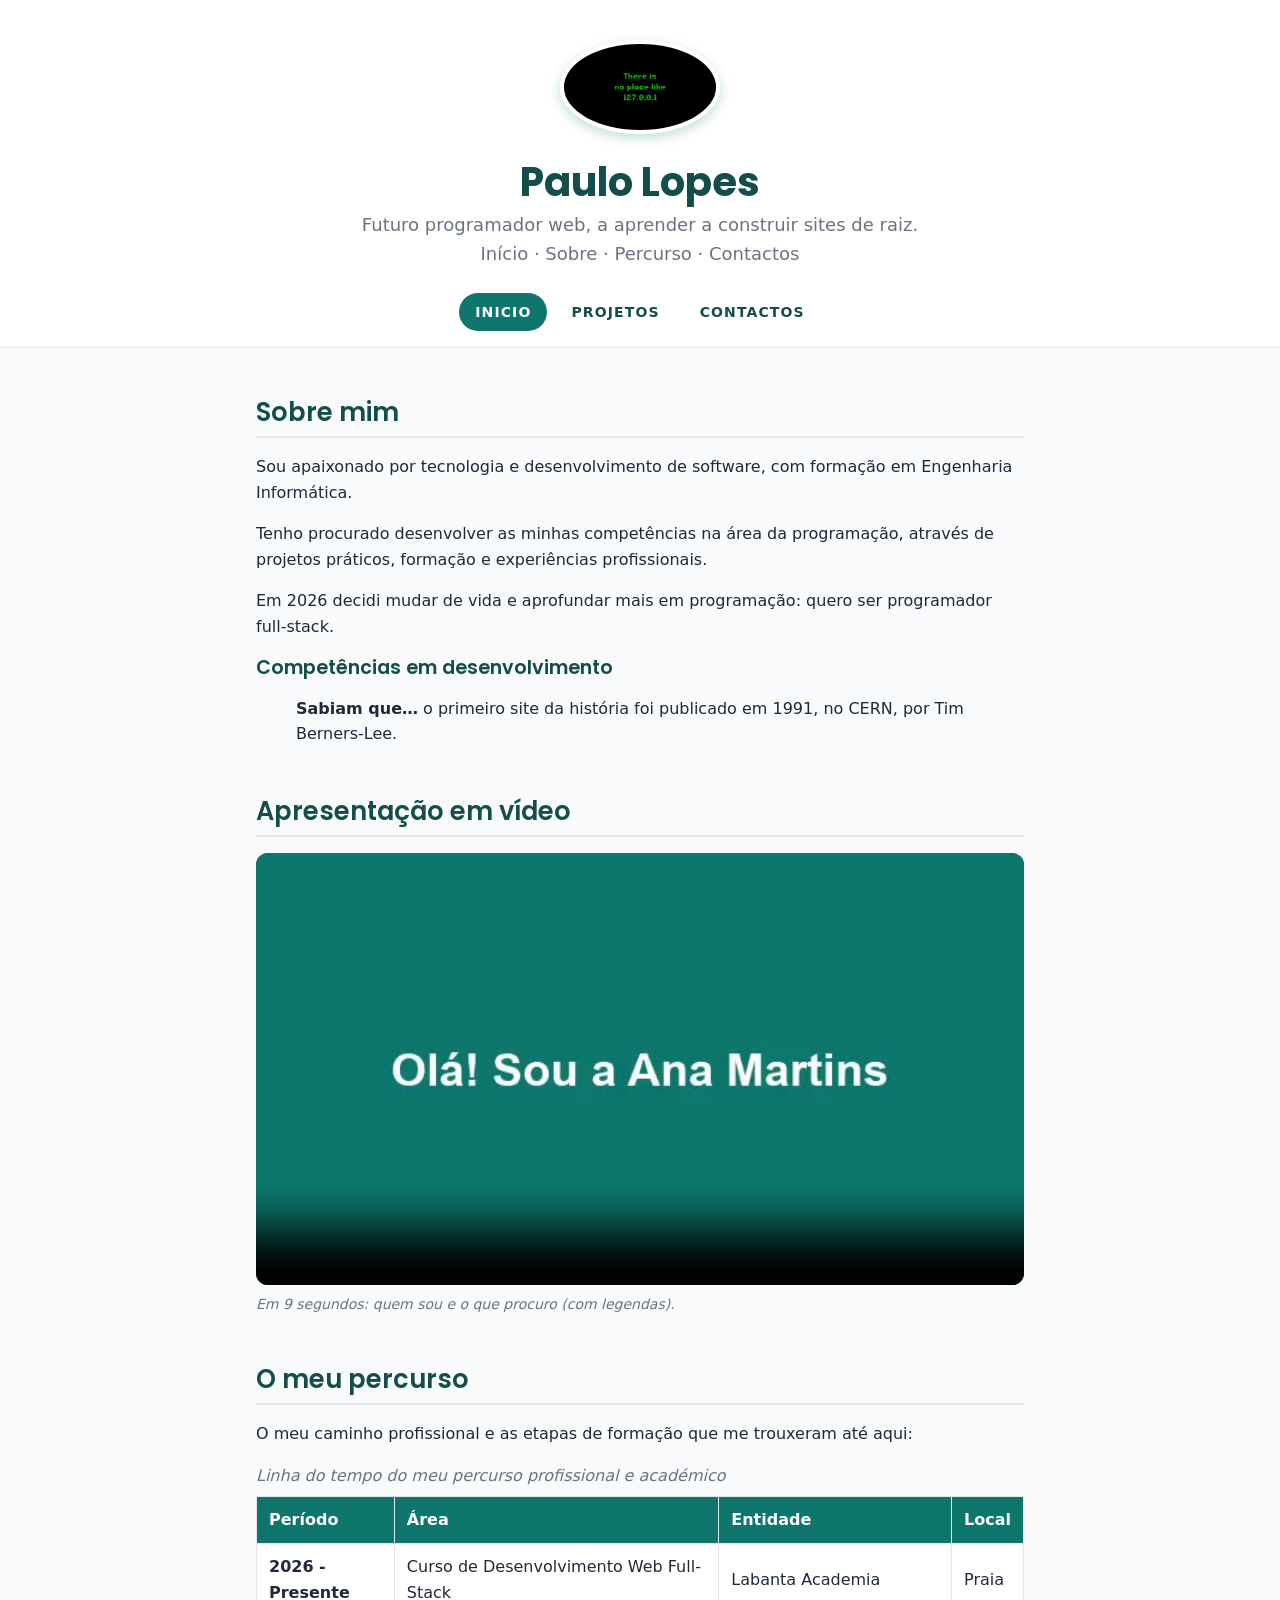
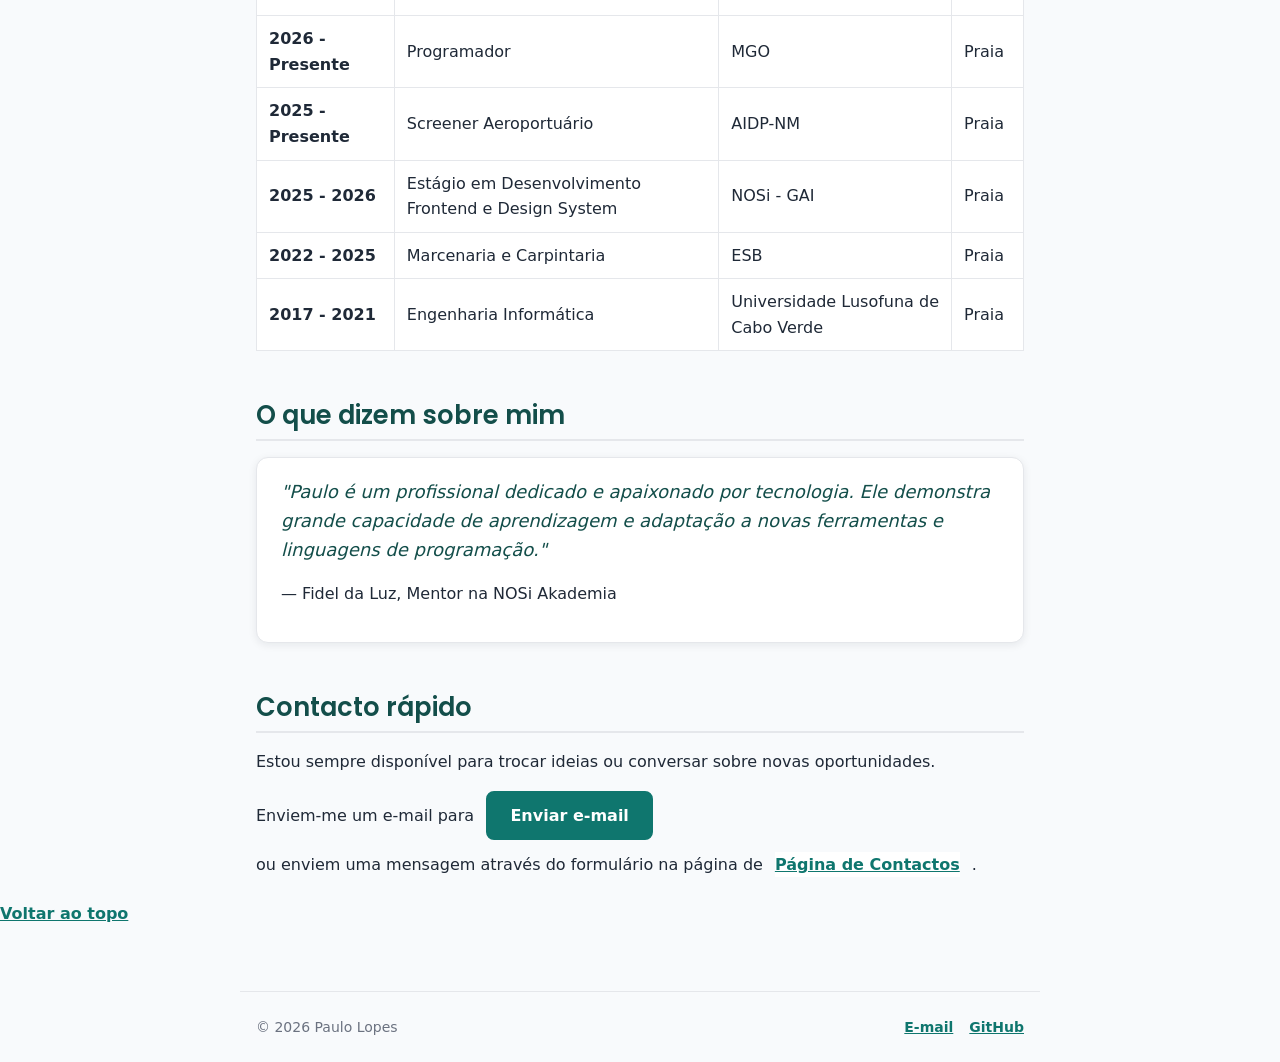
==== commit 8a032f26: "Adiciona multimedia, variaveis, efeitos e acessibilidade ao portefolio" ====
--- a/index.html
+++ b/index.html
@@ -22,6 +22,7 @@
     />
   </head>
   <body>
+    <a href="#conteudo" class="saltar">Saltar para o conteúdo</a>
     <header id="topo">
       <!-- Apresentação e Imagem -->
       <img
@@ -32,17 +33,17 @@
       />
       <h1>Paulo Lopes</h1>
       <p>Futuro programador web, a aprender a construir sites de raiz.</p>
-      <nav>
+      <nav aria-label="Menu principal">
         <p>Início · Sobre · Percurso · Contactos</p>
         <ul>
-          <li><a href="index.html">Inicio</a></li>
+          <li><a href="index.html" aria-current="page">Inicio</a></li>
           <li><a href="projetos.html">Projetos</a></li>
           <li><a href="contactos.html">Contactos</a></li>
         </ul>
       </nav>
     </header>
 
-    <main>
+    <main id="conteudo">
       <!-- Sobre mim -->
       <section>
         <h2>Sobre mim</h2>
@@ -74,6 +75,35 @@
           </p>
         </aside>
       </section>
+
+      <section>
+        <!-- Vídeo de apresentação -->
+        <h2>Apresentação em vídeo</h2>
+        <figure>
+          <video
+            controls
+            width="640"
+            height="360"
+            preload="metadata"
+            poster="imagens/video-capa.jpg"
+          >
+            <source src="video/apresentacao.mp4" type="video/mp4" />
+            <track
+              kind="captions"
+              src="video/apresentacao.vtt"
+              srclang="pt"
+              label="Português"
+              default
+            />
+            O vosso browser não consegue mostrar este vídeo.
+            <a href="video/apresentacao.mp4">Descarreguem o vídeo</a>.
+          </video>
+          <figcaption>
+            Em 9 segundos: quem sou e o que procuro (com legendas).
+          </figcaption>
+        </figure>
+      </section>
+
 
       <!-- O meu percurso -->
       <section>
--- a/css/style.css
+++ b/css/style.css
@@ -2,22 +2,33 @@
    Portefólio Pessoal — Ana Martins
    Folha de Estilos Principal (mobile-first: primeiro o telemóvel,
    depois os ecrãs maiores, na secção 7)
+   As cores e as medidas que se repetem estão em variáveis, no :root.
    ========================================================================== */
 
-/* Paleta de cores
-   - Principal (verde-azulado): #0f766e
-   - Títulos:                   #134e4a
-   - Texto:                     #1f2937
-   - Texto secundário:          #6b7280
-   - Linhas e bordas:           #e5e7eb
-   - Fundo da página:           #f8fafc
-   - Fundo dos cartões:         #ffffff
-   - Realce (laranja):          #ea580c
-*/
-
 /* --------------------------------------------------------------------------
    1. Base: caixas, corpo da página e largura do conteúdo
    -------------------------------------------------------------------------- */
+
+/* Variáveis: a paleta e as medidas que se repetem, num só sítio.
+   Para mudar uma cor no site todo, basta mudá-la aqui. */
+:root {
+  --cor-principal: #0f766e;
+  --cor-principal-escura: #115e59;
+  --cor-principal-media: #99f6e4;
+  --cor-principal-clara: #f0fdfa;
+  --cor-titulos: #134e4a;
+  --cor-texto: #1f2937;
+  --cor-texto-secundario: #6b7280;
+  --cor-bordas: #e5e7eb;
+  --cor-bordas-campos: #d1d5db;
+  --cor-fundo: #f8fafc;
+  --cor-branca: #ffffff;
+  --cor-realce: #ea580c;
+  --cor-realce-clara: #fff7ed;
+  --raio: 12px;
+  --sombra: 0 2px 8px rgba(15, 23, 42, 0.08);
+  --sombra-forte: 0 8px 20px rgba(15, 23, 42, 0.14);
+}
 
 /* A largura de cada caixa passa a incluir o padding e a borda */
 * {
@@ -32,9 +43,15 @@
     Roboto,
     sans-serif;
   line-height: 1.6;
-  color: #1f2937;
-  background-color: #f8fafc;
+  color: var(--cor-texto);
+  background-color: var(--cor-fundo);
   margin: 0;
+}
+
+/* Contorno bem visível em tudo o que recebe o foco com o teclado */
+:focus-visible {
+  outline: 3px solid var(--cor-realce);
+  outline-offset: 3px;
 }
 
 /* Conteúdo centrado, com uma largura máxima confortável para ler */
@@ -52,7 +69,7 @@
 h2,
 h3 {
   font-family: "Poppins", system-ui, sans-serif;
-  color: #134e4a;
+  color: var(--cor-titulos);
   line-height: 1.25;
 }
 
@@ -67,7 +84,7 @@
   font-weight: 600;
   margin: 48px 0 16px;
   padding-bottom: 8px;
-  border-bottom: 2px solid #e5e7eb;
+  border-bottom: 2px solid var(--cor-bordas);
 }
 
 h3 {
@@ -81,8 +98,12 @@
 }
 
 a {
-  color: #0f766e;
-  font-weight: 600;
+  color: var(--cor-principal);
+  font-weight: 600;
+}
+
+a:hover {
+  color: var(--cor-titulos);
 }
 
 img {
@@ -90,26 +111,64 @@
   height: auto;
 }
 
+/* Vídeo com legenda: ocupa a largura toda e encolhe no telemóvel */
+figure {
+  margin: 0 0 24px;
+}
+
+video {
+  display: block;
+  width: 100%;
+  height: auto;
+  border-radius: var(--raio);
+  background-color: var(--cor-titulos);
+}
+
+figcaption {
+  margin-top: 8px;
+  font-size: 0.875rem;
+  font-style: italic;
+  color: var(--cor-texto-secundario);
+}
+
 /* --------------------------------------------------------------------------
    3. Cabeçalho, menu e rodapé
    -------------------------------------------------------------------------- */
 
+/* Link para saltar o menu: escondido por cima do ecrã até receber o foco */
+.saltar {
+  position: absolute;
+  top: 8px;
+  left: 8px;
+  padding: 8px 16px;
+  color: var(--cor-branca);
+  background-color: var(--cor-principal);
+  border-radius: 8px;
+  transform: translateY(-200%);
+  transition: transform 0.2s;
+}
+
+.saltar:focus {
+  color: var(--cor-branca);
+  transform: translateY(0);
+}
+
 header {
-  background-color: #ffffff;
-  border-bottom: 1px solid #e5e7eb;
+  background-color: var(--cor-branca);
+  border-bottom: 1px solid var(--cor-bordas);
   padding: 24px 16px 16px;
   text-align: center;
 }
 
 header img {
-  border: 4px solid #ffffff;
+  border: 4px solid var(--cor-branca);
   border-radius: 50%;
   box-shadow: 0 4px 12px rgba(15, 118, 110, 0.25);
 }
 
 header p {
   font-size: 1.125rem;
-  color: #6b7280;
+  color: var(--cor-texto-secundario);
   margin-bottom: 0;
 }
 
@@ -132,7 +191,22 @@
   text-transform: uppercase;
   letter-spacing: 0.08em;
   text-decoration: none;
-  color: #134e4a;
+  color: var(--cor-titulos);
+  border-radius: 999px;
+  transition:
+    background-color 0.2s,
+    color 0.2s;
+}
+
+nav a:hover {
+  color: var(--cor-principal);
+  background-color: var(--cor-principal-clara);
+}
+
+/* A página onde estamos (aria-current="page") fica sempre marcada */
+nav a[aria-current="page"] {
+  color: var(--cor-branca);
+  background-color: var(--cor-principal);
 }
 
 /* No telemóvel, o rodapé é uma coluna; nos ecrãs maiores, uma linha */
@@ -144,9 +218,9 @@
   max-width: 800px;
   margin: 64px auto 0;
   padding: 24px 16px;
-  border-top: 1px solid #e5e7eb;
+  border-top: 1px solid var(--cor-bordas);
   font-size: 0.875rem;
-  color: #6b7280;
+  color: var(--cor-texto-secundario);
 }
 
 footer p {
@@ -175,32 +249,32 @@
   width: 100%;
   min-width: 560px;
   border-collapse: collapse;
-  background-color: #ffffff;
+  background-color: var(--cor-branca);
 }
 
 caption {
   margin-bottom: 8px;
   font-style: italic;
   text-align: left;
-  color: #6b7280;
+  color: var(--cor-texto-secundario);
 }
 
 th,
 td {
   padding: 10px 12px;
-  border: 1px solid #e5e7eb;
+  border: 1px solid var(--cor-bordas);
   text-align: left;
 }
 
 thead th {
-  background-color: #0f766e;
-  color: #ffffff;
+  background-color: var(--cor-principal);
+  color: var(--cor-branca);
 }
 
 fieldset {
   margin: 0 0 24px;
   padding: 16px 20px;
-  border: 1px solid #e5e7eb;
+  border: 1px solid var(--cor-bordas);
   border-radius: 8px;
 }
 
@@ -208,7 +282,7 @@
   padding: 0 8px;
   font-family: "Poppins", system-ui, sans-serif;
   font-weight: 600;
-  color: #134e4a;
+  color: var(--cor-titulos);
 }
 
 label {
@@ -219,7 +293,7 @@
 select,
 textarea {
   padding: 8px 10px;
-  border: 1px solid #d1d5db;
+  border: 1px solid var(--cor-bordas-campos);
   border-radius: 6px;
   font-family: inherit;
   font-size: 1rem;
@@ -235,24 +309,35 @@
    -------------------------------------------------------------------------- */
 
 .cartao {
-  background-color: #ffffff;
-  border: 1px solid #e5e7eb;
-  border-radius: 12px;
+  background-color: var(--cor-branca);
+  border: 1px solid var(--cor-bordas);
+  border-radius: var(--raio);
   padding: 20px 24px;
   margin-bottom: 24px;
-  box-shadow: 0 2px 8px rgba(15, 23, 42, 0.08);
+  box-shadow: var(--sombra);
+  transition:
+    transform 0.2s,
+    box-shadow 0.2s;
+}
+
+/* Imagem no topo de um cartão */
+.cartao img {
+  display: block;
+  margin-bottom: 16px;
+  border: 1px solid var(--cor-bordas);
+  border-radius: 8px;
 }
 
 .cartao blockquote {
   margin: 0 0 12px;
   font-size: 1.125rem;
   font-style: italic;
-  color: #134e4a;
+  color: var(--cor-titulos);
 }
 
 .curiosidade {
-  background-color: #fff7ed;
-  border-left: 4px solid #ea580c;
+  background-color: var(--cor-realce-clara);
+  border-left: 4px solid var(--cor-realce);
   border-radius: 0 8px 8px 0;
   padding: 16px 20px;
   margin: 24px 0;
@@ -264,7 +349,7 @@
 
 .destaque {
   font-weight: 700;
-  color: #0f766e;
+  color: var(--cor-principal);
 }
 
 /* Padding em em: cresce e encolhe com o tamanho da letra do botão */
@@ -274,17 +359,31 @@
   font-family: inherit;
   font-size: 1rem;
   font-weight: 600;
-  color: #ffffff;
-  background-color: #0f766e;
-  border: 2px solid #0f766e;
+  color: var(--cor-branca);
+  background-color: var(--cor-principal);
+  border: 2px solid var(--cor-principal);
   border-radius: 8px;
   text-decoration: none;
   cursor: pointer;
+  transition:
+    background-color 0.2s,
+    transform 0.2s;
+}
+
+.botao:hover {
+  color: var(--cor-branca);
+  background-color: var(--cor-principal-escura);
+  transform: translateY(-2px);
 }
 
 .botao-secundario {
-  color: #0f766e;
-  background-color: #ffffff;
+  color: var(--cor-principal);
+  background-color: var(--cor-branca);
+}
+
+.botao-secundario:hover {
+  color: var(--cor-principal);
+  background-color: var(--cor-principal-clara);
 }
 
 /* Competências em "etiquetas" lado a lado, que mudam de linha sozinhas */
@@ -300,9 +399,9 @@
 .etiquetas li {
   padding: 4px 14px;
   font-size: 0.875rem;
-  color: #134e4a;
-  background-color: #f0fdfa;
-  border: 1px solid #99f6e4;
+  color: var(--cor-titulos);
+  background-color: var(--cor-principal-clara);
+  border: 1px solid var(--cor-principal-media);
   border-radius: 999px;
 }
 
@@ -327,14 +426,20 @@
   margin-bottom: 0;
 }
 
+/* O cartão sobe um pouco quando o rato passa por cima */
+.grelha-projetos .cartao:hover {
+  transform: translateY(-4px);
+  box-shadow: var(--sombra-forte);
+}
+
 /* --------------------------------------------------------------------------
    6. Elementos únicos (id)
    -------------------------------------------------------------------------- */
 
 #formulario-contacto {
-  background-color: #ffffff;
-  border: 1px solid #e5e7eb;
-  border-radius: 12px;
+  background-color: var(--cor-branca);
+  border: 1px solid var(--cor-bordas);
+  border-radius: var(--raio);
   padding: 8px 24px 24px;
   margin-top: 48px;
 }
